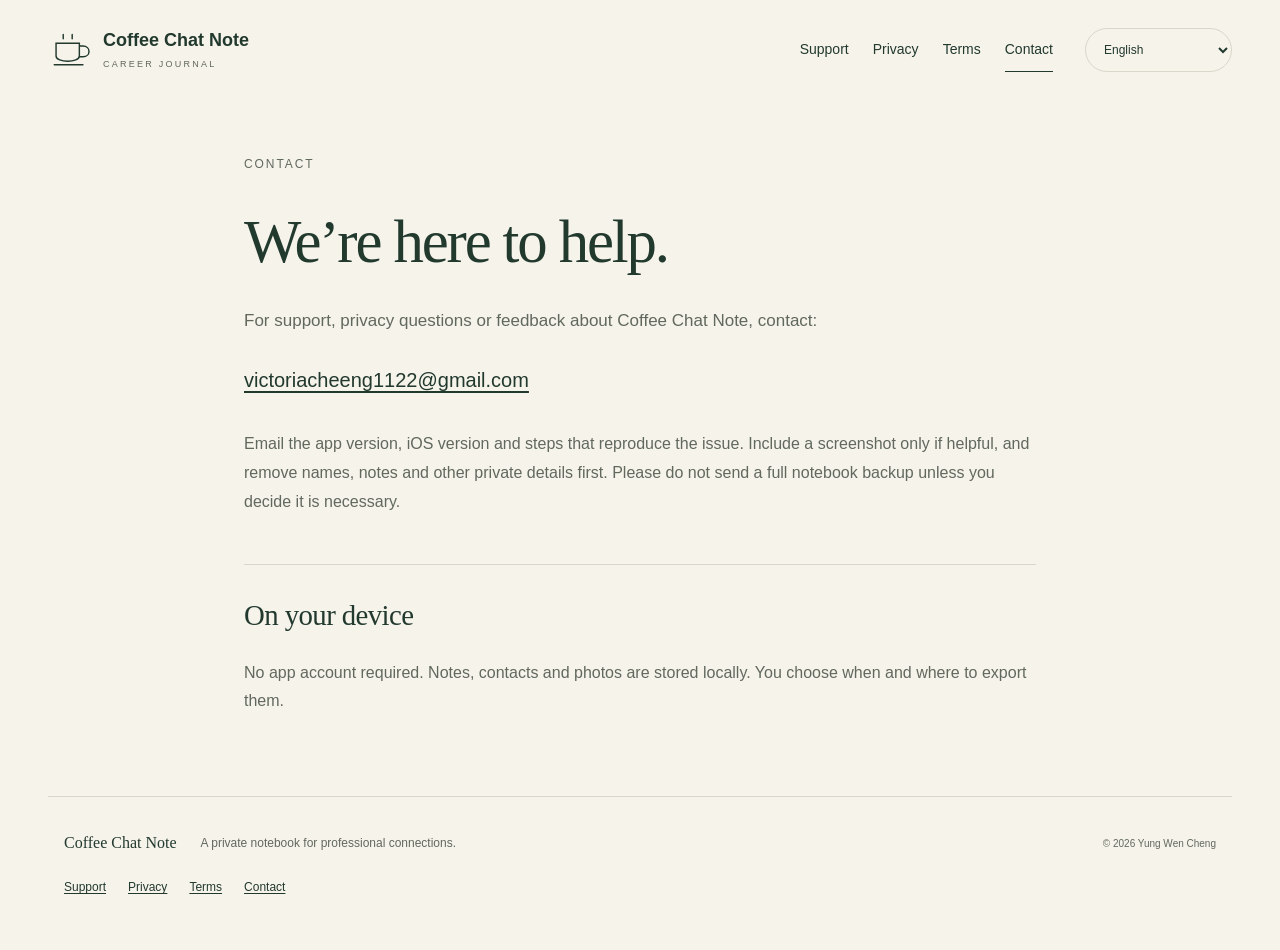
==== contact.html @ aa7da722 "Publish Coffee Chat Note support and privacy in 12 languages" ====
<!doctype html>
<html lang="en" dir="ltr"><head><meta charset="utf-8"><meta name="viewport" content="width=device-width,initial-scale=1"><meta name="color-scheme" content="light dark"><meta name="description" content="Coffee Chat Note: support, privacy and subscriptions for your private professional notebook."><title>Contact · Coffee Chat Note</title><link rel="icon" type="image/svg+xml" href="icon.svg"><link rel="stylesheet" href="style.css"><script defer src="site.js"></script></head>
<body data-page="contact"><a class="skip" href="#main"><span data-i18n="skip" >Skip to content</span></a><header class="site-header"><a class="brand" href="index.html"><svg viewBox="0 0 48 48" aria-hidden="true"><path d="M9 16h26v14c0 8-26 8-26 0V16Zm26 3h4c9 0 9 12 0 12h-4M7 40h32M17 6v5m10-5v5"/></svg><span>Coffee Chat Note<small>CAREER JOURNAL</small></span></a><nav aria-label="Main"><a href="index.html" ><span data-i18n="navSupport" >Support</span></a><a href="privacy.html" ><span data-i18n="navPrivacy" >Privacy</span></a><a href="terms.html" ><span data-i18n="navTerms" >Terms</span></a><a href="contact.html" aria-current=page><span data-i18n="navContact" >Contact</span></a></nav><div class="language"><label for="language" data-i18n="language">Language</label><select id="language"><option value="en">English</option><option value="zh-Hant">繁體中文</option><option value="zh-Hans">简体中文</option><option value="ja">日本語</option><option value="es">Español</option><option value="fr">Français</option><option value="ko">한국어</option><option value="de">Deutsch</option><option value="pt-BR">Português (Brasil)</option><option value="id">Bahasa Indonesia</option><option value="hi">हिन्दी</option><option value="ar">العربية</option></select></div></header><main id="main"><article class="document contact"><p data-i18n="navContact" class=eyebrow>Contact</p><h1 data-i18n="contactTitle" >We’re here to help.</h1><p data-i18n="contactIntro" class=lead>For support, privacy questions or feedback about Coffee Chat Note, contact:</p><a class="email" href="mailto:victoriacheeng1122@gmail.com?subject=Coffee%20Chat%20Note%20Support">victoriacheeng1122@gmail.com</a><p data-i18n="helpBody" >Email the app version, iOS version and steps that reproduce the issue. Include a screenshot only if helpful, and remove names, notes and other private details first. Please do not send a full notebook backup unless you decide it is necessary.</p><div class="contact-note"><h2 data-i18n="local" >On your device</h2><p data-i18n="localBody" >No app account required. Notes, contacts and photos are stored locally. You choose when and where to export them.</p></div></article></main><footer><a class="brand-name" href="index.html">Coffee Chat Note</a><p data-i18n="footer" >A private notebook for professional connections.</p><small>© 2026 Yung Wen Cheng</small><div><a href="index.html" ><span data-i18n="navSupport" >Support</span></a><a href="privacy.html" ><span data-i18n="navPrivacy" >Privacy</span></a><a href="terms.html" ><span data-i18n="navTerms" >Terms</span></a><a href="contact.html" aria-current=page><span data-i18n="navContact" >Contact</span></a></div></footer></body></html>
---- style.css ----
:root{--bg:#f6f3eb;--paper:#fffcf5;--ink:#22392e;--muted:#61685d;--line:#d9d7c9;--gold:#ccb28a;--green:#193c30;--light:#f6f3eb;--shadow:0 12px 35px #1b352909;color-scheme:light dark}*{box-sizing:border-box}html{scroll-behavior:smooth;scroll-padding-top:2rem}body{margin:0;background:var(--bg);color:var(--ink);font:16px/1.8 -apple-system,BlinkMacSystemFont,"Segoe UI",sans-serif}a{color:inherit;text-underline-offset:.2em}button,select,a,summary{-webkit-tap-highlight-color:transparent}a:focus-visible,select:focus-visible,summary:focus-visible{outline:3px solid #9d783a;outline-offset:5px;border-radius:4px}h1,h2,p{margin-top:0}h1,h2{font-family:Georgia,"Times New Roman","Noto Serif TC",serif;line-height:1.3;font-weight:400;letter-spacing:-.035em}h1{font-size:clamp(2.4rem,5.4vw,4.8rem);max-width:800px;margin-bottom:24px}h2{font-size:1.8rem;letter-spacing:-.02em}p{color:var(--muted)}.skip{position:absolute;top:-100px;inset-inline-start:20px;background:var(--paper);padding:12px;z-index:10}.skip:focus{top:12px}.site-header{max-width:1280px;margin:auto;padding:28px 48px;display:flex;align-items:center;gap:32px;flex-wrap:wrap}.brand{display:flex;align-items:center;gap:12px;line-height:1.3;text-decoration:none;font-size:18px;font-weight:600}.brand svg{width:43px;height:43px;fill:none;stroke:var(--ink);stroke-width:1.6;stroke-linecap:round}.brand small{display:block;font-size:9px;letter-spacing:.25em;margin-top:6px;font-weight:500;color:var(--muted)}nav{display:flex;gap:24px;margin-inline-start:auto;flex-wrap:wrap}nav a{text-decoration:none;font-size:14px;min-height:44px;display:flex;align-items:center;border-bottom:1px solid transparent}nav [aria-current]{border-bottom-color:var(--ink)}.language{display:flex;gap:8px;align-items:center;font-size:12px}.language label{position:absolute;clip-path:inset(50%);width:1px;height:1px;overflow:hidden}select{font:inherit;min-height:44px;max-width:160px;background:transparent;color:var(--ink);border:1px solid var(--line);border-radius:24px;padding:0 14px}main{max-width:1184px;margin:auto}.hero{position:relative;overflow:hidden;background:var(--green);color:var(--light);padding:76px 64px 88px;border-radius:6px 6px 64px 6px}.hero h1{max-width:630px}.eyebrow{text-transform:uppercase;letter-spacing:.16em;font-size:12px;font-weight:500;margin-bottom:26px}.hero .eyebrow{color:var(--gold)}.hero .lead{max-width:580px;color:#d5dfd4}.lead{font-size:19px;line-height:1.9}.hero-orbit{position:absolute;inset-inline-end:-36px;top:75px;width:330px;height:330px;border:1px solid #c4b38b35;border-radius:50%;display:flex;flex-direction:column;justify-content:center;align-items:center;transform:rotate(12deg);pointer-events:none}.hero-orbit:before{content:"";position:absolute;inset:22px;border-radius:50%;border:1px solid #c4b38b25}.hero-orbit svg{width:105px;fill:none;stroke:var(--gold);stroke-width:.7;stroke-linecap:round;opacity:.65}.hero-orbit span{font-size:10px;letter-spacing:.2em;margin-top:15px;color:var(--gold)}.button{display:inline-flex;align-items:center;gap:38px;border:1px solid #ccb28a70;border-radius:28px;min-height:48px;padding:8px 22px;text-decoration:none;font-size:14px;margin-top:16px}.features{display:grid;grid-template-columns:repeat(3,1fr);padding:58px 16px 52px;gap:36px}.feature{border-bottom:1px solid var(--line);padding-bottom:24px}.number{display:block;color:var(--muted);font-size:12px;letter-spacing:.15em;margin-bottom:20px}.feature h2{font-size:24px}.feature p{font-size:15px}.faq{max-width:880px;margin:30px auto 72px;padding:0 32px}.faq>h2{margin-bottom:32px;font-size:32px}details{border-top:1px solid var(--line)}details:last-of-type{border-bottom:1px solid var(--line)}summary{cursor:pointer;padding:20px 30px 20px 0;font-size:17px;position:relative;list-style:none;font-weight:500}summary::-webkit-details-marker{display:none}summary:after{content:"+";position:absolute;inset-inline-end:4px;top:18px;font-weight:300;font-size:24px}details[open] summary:after{content:"−"}details p{padding:0 24px 8px 0}.link-row{display:flex;gap:12px 28px;flex-wrap:wrap;margin:28px 0}.text-link{font-size:14px;display:inline-flex;align-items:center;gap:8px;min-height:44px}.help-panel{background:var(--paper);border:1px solid var(--line);border-radius:20px;box-shadow:var(--shadow);padding:36px 44px;margin:0 16px 72px}.help-panel p{max-width:750px;font-size:15px}.email{display:inline-block;font-size:clamp(14px,2vw,20px);font-weight:500;overflow-wrap:anywhere;min-height:44px}.document{max-width:840px;margin:54px auto 80px;padding:0 24px}.document header{border-bottom:1px solid var(--line);padding-bottom:20px;margin-bottom:44px}.document h1{font-size:clamp(2.3rem,5vw,3.8rem)}.document .lead{font-size:17px}.document section{margin-bottom:36px}.document section h2{font-size:25px;margin-bottom:14px}.document .help-panel{margin:48px 0 0;padding:30px}.document .help-panel h2{font-size:26px}.contact{min-height:55vh}.contact>.email{margin:8px 0 24px}.contact-note{border-top:1px solid var(--line);margin-top:48px;padding-top:32px}footer{border-top:1px solid var(--line);max-width:1184px;margin:auto;padding:32px 16px 44px;display:flex;flex-wrap:wrap;align-items:center;gap:12px 24px;font-size:12px}footer .brand-name{font-size:16px;text-decoration:none;font-family:Georgia,serif}footer p{margin:0}footer small{margin-inline-start:auto;color:var(--muted)}footer>div{flex-basis:100%;display:flex;gap:22px;flex-wrap:wrap}footer>div a{min-height:36px;display:inline-flex;align-items:center}[dir=rtl] h1,[dir=rtl] h2{letter-spacing:0}[dir=rtl] summary{padding-inline:0 30px}
@media(min-width:1050px){.hero .lead,.hero h1{position:relative;z-index:1}}@media(max-width:1050px){.hero-orbit{display:none}.site-header{padding:22px 28px;gap:16px}.site-header nav{order:3;flex-basis:100%;margin:0;gap:24px}.language{margin-inline-start:auto}main{margin:0 20px}.hero{padding:50px 32px}.features{gap:24px;padding-inline:4px}.feature h2{font-size:22px}}@media(max-width:640px){body{font-size:16px}.site-header{padding:20px;gap:12px}nav{justify-content:space-between}nav a{font-size:13px}.brand{font-size:15px}.brand svg{width:36px}.language select{max-width:125px;font-size:11px;padding:0 8px}.hero{padding:40px 25px 46px;border-radius:6px 6px 44px 6px}.hero .lead{font-size:16px}.eyebrow{font-size:10px;letter-spacing:.1em}.features{grid-template-columns:1fr;gap:22px;padding:34px 6px 20px}.number{margin-bottom:10px}.feature h2{margin-bottom:12px}.faq{padding:0 6px;margin:28px 0 48px}.faq>h2{font-size:28px}.help-panel{margin:0 0 44px;padding:26px}.help-panel h2{font-size:26px}.document{padding:0 6px;margin-top:32px}.document .help-panel{padding:23px}.document section h2{font-size:23px}.lead{font-size:17px}footer{margin:0 20px;padding-inline:0}footer small{margin:0;flex-basis:100%}}
@media(prefers-color-scheme:dark){:root{--bg:#14251e;--paper:#1c3026;--ink:#eee8dc;--muted:#bac6b9;--line:#3f5345;--green:#203e31;--shadow:none}.hero{border:1px solid var(--line)}select option{background:#1c3026}.number{color:var(--gold)}}@media(prefers-reduced-motion:reduce){html{scroll-behavior:auto}}
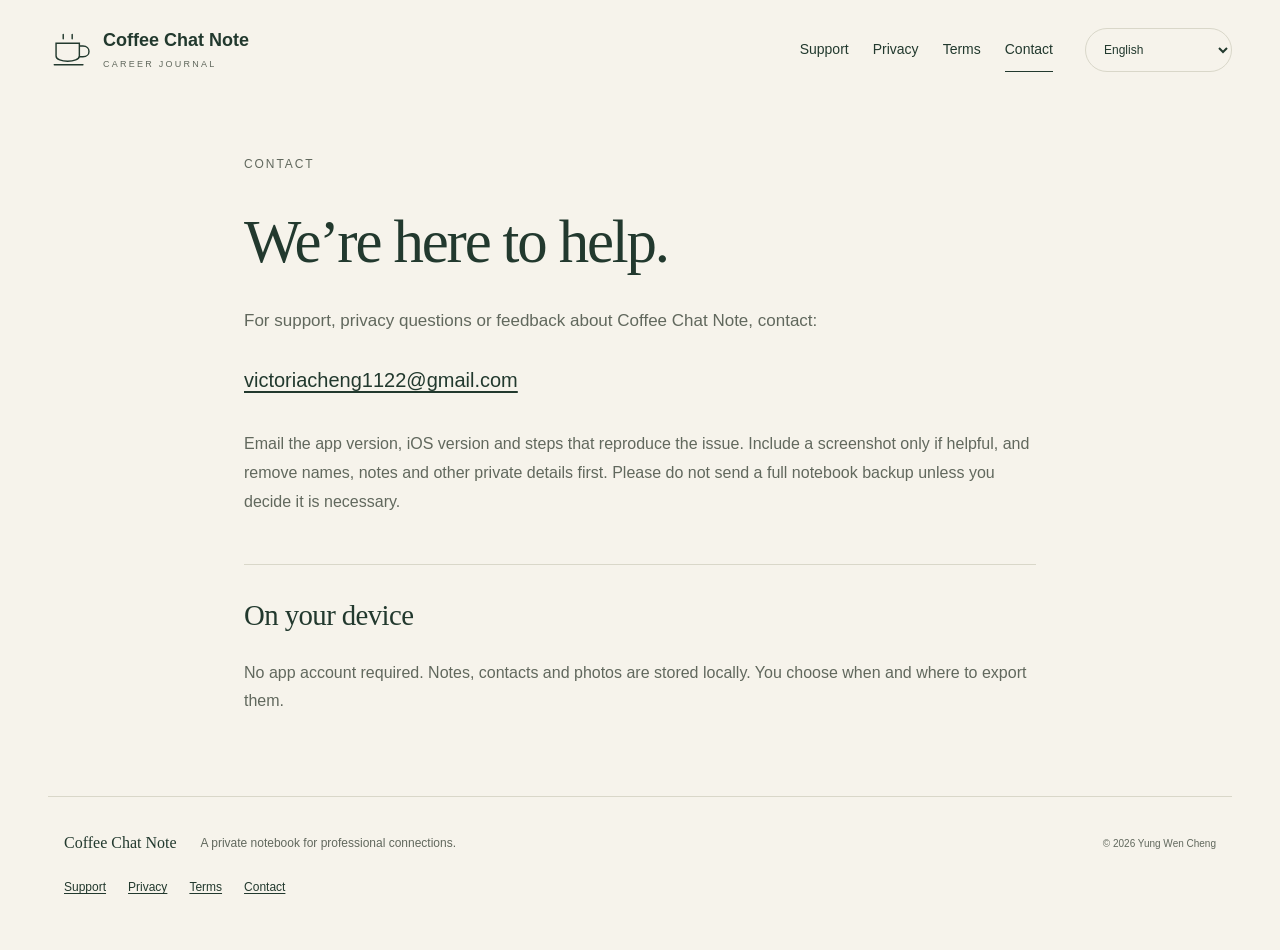
==== commit e21dad97: "Fix support email typo, translation errors and i18n fallbacks - Correct the support address to victo" ====
--- a/contact.html
+++ b/contact.html
@@ -1,3 +1,3 @@
 <!doctype html>
-<html lang="en" dir="ltr"><head><meta charset="utf-8"><meta name="viewport" content="width=device-width,initial-scale=1"><meta name="color-scheme" content="light dark"><meta name="description" content="Coffee Chat Note: support, privacy and subscriptions for your private professional notebook."><title>Contact · Coffee Chat Note</title><link rel="icon" type="image/svg+xml" href="icon.svg"><link rel="stylesheet" href="style.css"><script defer src="site.js"></script></head>
-<body data-page="contact"><a class="skip" href="#main"><span data-i18n="skip" >Skip to content</span></a><header class="site-header"><a class="brand" href="index.html"><svg viewBox="0 0 48 48" aria-hidden="true"><path d="M9 16h26v14c0 8-26 8-26 0V16Zm26 3h4c9 0 9 12 0 12h-4M7 40h32M17 6v5m10-5v5"/></svg><span>Coffee Chat Note<small>CAREER JOURNAL</small></span></a><nav aria-label="Main"><a href="index.html" ><span data-i18n="navSupport" >Support</span></a><a href="privacy.html" ><span data-i18n="navPrivacy" >Privacy</span></a><a href="terms.html" ><span data-i18n="navTerms" >Terms</span></a><a href="contact.html" aria-current=page><span data-i18n="navContact" >Contact</span></a></nav><div class="language"><label for="language" data-i18n="language">Language</label><select id="language"><option value="en">English</option><option value="zh-Hant">繁體中文</option><option value="zh-Hans">简体中文</option><option value="ja">日本語</option><option value="es">Español</option><option value="fr">Français</option><option value="ko">한국어</option><option value="de">Deutsch</option><option value="pt-BR">Português (Brasil)</option><option value="id">Bahasa Indonesia</option><option value="hi">हिन्दी</option><option value="ar">العربية</option></select></div></header><main id="main"><article class="document contact"><p data-i18n="navContact" class=eyebrow>Contact</p><h1 data-i18n="contactTitle" >We’re here to help.</h1><p data-i18n="contactIntro" class=lead>For support, privacy questions or feedback about Coffee Chat Note, contact:</p><a class="email" href="mailto:victoriacheeng1122@gmail.com?subject=Coffee%20Chat%20Note%20Support">victoriacheeng1122@gmail.com</a><p data-i18n="helpBody" >Email the app version, iOS version and steps that reproduce the issue. Include a screenshot only if helpful, and remove names, notes and other private details first. Please do not send a full notebook backup unless you decide it is necessary.</p><div class="contact-note"><h2 data-i18n="local" >On your device</h2><p data-i18n="localBody" >No app account required. Notes, contacts and photos are stored locally. You choose when and where to export them.</p></div></article></main><footer><a class="brand-name" href="index.html">Coffee Chat Note</a><p data-i18n="footer" >A private notebook for professional connections.</p><small>© 2026 Yung Wen Cheng</small><div><a href="index.html" ><span data-i18n="navSupport" >Support</span></a><a href="privacy.html" ><span data-i18n="navPrivacy" >Privacy</span></a><a href="terms.html" ><span data-i18n="navTerms" >Terms</span></a><a href="contact.html" aria-current=page><span data-i18n="navContact" >Contact</span></a></div></footer></body></html>+<html lang="en" dir="ltr"><head><meta charset="utf-8"><meta name="viewport" content="width=device-width,initial-scale=1"><meta name="color-scheme" content="light dark"><meta name="description" content="Coffee Chat Note: support, privacy and subscriptions for your private professional notebook."><title>Contact · Coffee Chat Note</title><link rel="icon" type="image/svg+xml" href="icon.svg"><link rel="stylesheet" href="style.css?v=20261011-i18n"><script defer src="site.js?v=20261011-i18n"></script></head>
+<body data-page="contact"><a class="skip" href="#main"><span data-i18n="skip" >Skip to content</span></a><header class="site-header"><a class="brand" href="index.html"><svg viewBox="0 0 48 48" aria-hidden="true"><path d="M9 16h26v14c0 8-26 8-26 0V16Zm26 3h4c9 0 9 12 0 12h-4M7 40h32M17 6v5m10-5v5"/></svg><span>Coffee Chat Note<small>CAREER JOURNAL</small></span></a><nav aria-label="Main"><a href="index.html" ><span data-i18n="navSupport" >Support</span></a><a href="privacy.html" ><span data-i18n="navPrivacy" >Privacy</span></a><a href="terms.html" ><span data-i18n="navTerms" >Terms</span></a><a href="contact.html" aria-current=page><span data-i18n="navContact" >Contact</span></a></nav><div class="language"><label for="language" data-i18n="language">Language</label><select id="language"><option value="en">English</option><option value="zh-Hant">繁體中文</option><option value="zh-Hans">简体中文</option><option value="ja">日本語</option><option value="es">Español</option><option value="fr">Français</option><option value="ko">한국어</option><option value="de">Deutsch</option><option value="pt-BR">Português (Brasil)</option><option value="id">Bahasa Indonesia</option><option value="hi">हिन्दी</option><option value="ar">العربية</option></select></div></header><main id="main"><article class="document contact"><p data-i18n="navContact" class=eyebrow>Contact</p><h1 data-i18n="contactTitle" >We’re here to help.</h1><p data-i18n="contactIntro" class=lead>For support, privacy questions or feedback about Coffee Chat Note, contact:</p><a class="email" href="mailto:victoriacheng1122@gmail.com?subject=Coffee%20Chat%20Note%20Support">victoriacheng1122@gmail.com</a><p data-i18n="helpBody" >Email the app version, iOS version and steps that reproduce the issue. Include a screenshot only if helpful, and remove names, notes and other private details first. Please do not send a full notebook backup unless you decide it is necessary.</p><div class="contact-note"><h2 data-i18n="local" >On your device</h2><p data-i18n="localBody" >No app account required. Notes, contacts and photos are stored locally. You choose when and where to export them.</p></div></article></main><footer><a class="brand-name" href="index.html">Coffee Chat Note</a><p data-i18n="footer" >A private notebook for professional connections.</p><small>© 2026 Yung Wen Cheng</small><div><a href="index.html" ><span data-i18n="navSupport" >Support</span></a><a href="privacy.html" ><span data-i18n="navPrivacy" >Privacy</span></a><a href="terms.html" ><span data-i18n="navTerms" >Terms</span></a><a href="contact.html" aria-current=page><span data-i18n="navContact" >Contact</span></a></div></footer></body></html>
--- a/style.css
+++ b/style.css
@@ -1,3 +1,27 @@
-:root{--bg:#f6f3eb;--paper:#fffcf5;--ink:#22392e;--muted:#61685d;--line:#d9d7c9;--gold:#ccb28a;--green:#193c30;--light:#f6f3eb;--shadow:0 12px 35px #1b352909;color-scheme:light dark}*{box-sizing:border-box}html{scroll-behavior:smooth;scroll-padding-top:2rem}body{margin:0;background:var(--bg);color:var(--ink);font:16px/1.8 -apple-system,BlinkMacSystemFont,"Segoe UI",sans-serif}a{color:inherit;text-underline-offset:.2em}button,select,a,summary{-webkit-tap-highlight-color:transparent}a:focus-visible,select:focus-visible,summary:focus-visible{outline:3px solid #9d783a;outline-offset:5px;border-radius:4px}h1,h2,p{margin-top:0}h1,h2{font-family:Georgia,"Times New Roman","Noto Serif TC",serif;line-height:1.3;font-weight:400;letter-spacing:-.035em}h1{font-size:clamp(2.4rem,5.4vw,4.8rem);max-width:800px;margin-bottom:24px}h2{font-size:1.8rem;letter-spacing:-.02em}p{color:var(--muted)}.skip{position:absolute;top:-100px;inset-inline-start:20px;background:var(--paper);padding:12px;z-index:10}.skip:focus{top:12px}.site-header{max-width:1280px;margin:auto;padding:28px 48px;display:flex;align-items:center;gap:32px;flex-wrap:wrap}.brand{display:flex;align-items:center;gap:12px;line-height:1.3;text-decoration:none;font-size:18px;font-weight:600}.brand svg{width:43px;height:43px;fill:none;stroke:var(--ink);stroke-width:1.6;stroke-linecap:round}.brand small{display:block;font-size:9px;letter-spacing:.25em;margin-top:6px;font-weight:500;color:var(--muted)}nav{display:flex;gap:24px;margin-inline-start:auto;flex-wrap:wrap}nav a{text-decoration:none;font-size:14px;min-height:44px;display:flex;align-items:center;border-bottom:1px solid transparent}nav [aria-current]{border-bottom-color:var(--ink)}.language{display:flex;gap:8px;align-items:center;font-size:12px}.language label{position:absolute;clip-path:inset(50%);width:1px;height:1px;overflow:hidden}select{font:inherit;min-height:44px;max-width:160px;background:transparent;color:var(--ink);border:1px solid var(--line);border-radius:24px;padding:0 14px}main{max-width:1184px;margin:auto}.hero{position:relative;overflow:hidden;background:var(--green);color:var(--light);padding:76px 64px 88px;border-radius:6px 6px 64px 6px}.hero h1{max-width:630px}.eyebrow{text-transform:uppercase;letter-spacing:.16em;font-size:12px;font-weight:500;margin-bottom:26px}.hero .eyebrow{color:var(--gold)}.hero .lead{max-width:580px;color:#d5dfd4}.lead{font-size:19px;line-height:1.9}.hero-orbit{position:absolute;inset-inline-end:-36px;top:75px;width:330px;height:330px;border:1px solid #c4b38b35;border-radius:50%;display:flex;flex-direction:column;justify-content:center;align-items:center;transform:rotate(12deg);pointer-events:none}.hero-orbit:before{content:"";position:absolute;inset:22px;border-radius:50%;border:1px solid #c4b38b25}.hero-orbit svg{width:105px;fill:none;stroke:var(--gold);stroke-width:.7;stroke-linecap:round;opacity:.65}.hero-orbit span{font-size:10px;letter-spacing:.2em;margin-top:15px;color:var(--gold)}.button{display:inline-flex;align-items:center;gap:38px;border:1px solid #ccb28a70;border-radius:28px;min-height:48px;padding:8px 22px;text-decoration:none;font-size:14px;margin-top:16px}.features{display:grid;grid-template-columns:repeat(3,1fr);padding:58px 16px 52px;gap:36px}.feature{border-bottom:1px solid var(--line);padding-bottom:24px}.number{display:block;color:var(--muted);font-size:12px;letter-spacing:.15em;margin-bottom:20px}.feature h2{font-size:24px}.feature p{font-size:15px}.faq{max-width:880px;margin:30px auto 72px;padding:0 32px}.faq>h2{margin-bottom:32px;font-size:32px}details{border-top:1px solid var(--line)}details:last-of-type{border-bottom:1px solid var(--line)}summary{cursor:pointer;padding:20px 30px 20px 0;font-size:17px;position:relative;list-style:none;font-weight:500}summary::-webkit-details-marker{display:none}summary:after{content:"+";position:absolute;inset-inline-end:4px;top:18px;font-weight:300;font-size:24px}details[open] summary:after{content:"−"}details p{padding:0 24px 8px 0}.link-row{display:flex;gap:12px 28px;flex-wrap:wrap;margin:28px 0}.text-link{font-size:14px;display:inline-flex;align-items:center;gap:8px;min-height:44px}.help-panel{background:var(--paper);border:1px solid var(--line);border-radius:20px;box-shadow:var(--shadow);padding:36px 44px;margin:0 16px 72px}.help-panel p{max-width:750px;font-size:15px}.email{display:inline-block;font-size:clamp(14px,2vw,20px);font-weight:500;overflow-wrap:anywhere;min-height:44px}.document{max-width:840px;margin:54px auto 80px;padding:0 24px}.document header{border-bottom:1px solid var(--line);padding-bottom:20px;margin-bottom:44px}.document h1{font-size:clamp(2.3rem,5vw,3.8rem)}.document .lead{font-size:17px}.document section{margin-bottom:36px}.document section h2{font-size:25px;margin-bottom:14px}.document .help-panel{margin:48px 0 0;padding:30px}.document .help-panel h2{font-size:26px}.contact{min-height:55vh}.contact>.email{margin:8px 0 24px}.contact-note{border-top:1px solid var(--line);margin-top:48px;padding-top:32px}footer{border-top:1px solid var(--line);max-width:1184px;margin:auto;padding:32px 16px 44px;display:flex;flex-wrap:wrap;align-items:center;gap:12px 24px;font-size:12px}footer .brand-name{font-size:16px;text-decoration:none;font-family:Georgia,serif}footer p{margin:0}footer small{margin-inline-start:auto;color:var(--muted)}footer>div{flex-basis:100%;display:flex;gap:22px;flex-wrap:wrap}footer>div a{min-height:36px;display:inline-flex;align-items:center}[dir=rtl] h1,[dir=rtl] h2{letter-spacing:0}[dir=rtl] summary{padding-inline:0 30px}
-@media(min-width:1050px){.hero .lead,.hero h1{position:relative;z-index:1}}@media(max-width:1050px){.hero-orbit{display:none}.site-header{padding:22px 28px;gap:16px}.site-header nav{order:3;flex-basis:100%;margin:0;gap:24px}.language{margin-inline-start:auto}main{margin:0 20px}.hero{padding:50px 32px}.features{gap:24px;padding-inline:4px}.feature h2{font-size:22px}}@media(max-width:640px){body{font-size:16px}.site-header{padding:20px;gap:12px}nav{justify-content:space-between}nav a{font-size:13px}.brand{font-size:15px}.brand svg{width:36px}.language select{max-width:125px;font-size:11px;padding:0 8px}.hero{padding:40px 25px 46px;border-radius:6px 6px 44px 6px}.hero .lead{font-size:16px}.eyebrow{font-size:10px;letter-spacing:.1em}.features{grid-template-columns:1fr;gap:22px;padding:34px 6px 20px}.number{margin-bottom:10px}.feature h2{margin-bottom:12px}.faq{padding:0 6px;margin:28px 0 48px}.faq>h2{font-size:28px}.help-panel{margin:0 0 44px;padding:26px}.help-panel h2{font-size:26px}.document{padding:0 6px;margin-top:32px}.document .help-panel{padding:23px}.document section h2{font-size:23px}.lead{font-size:17px}footer{margin:0 20px;padding-inline:0}footer small{margin:0;flex-basis:100%}}
+:root{--bg:#f6f3eb;--paper:#fffcf5;--ink:#22392e;--muted:#61685d;--line:#d9d7c9;--gold:#ccb28a;--green:#193c30;--light:#f6f3eb;--shadow:0 12px 35px #1b352909;color-scheme:light dark}*{box-sizing:border-box}html{scroll-behavior:smooth;scroll-padding-top:2rem}body{margin:0;background:var(--bg);color:var(--ink);font:16px/1.8 -apple-system,BlinkMacSystemFont,"Segoe UI",sans-serif}a{color:inherit;text-underline-offset:.2em}button,select,a,summary{-webkit-tap-highlight-color:transparent}a:focus-visible,select:focus-visible,summary:focus-visible{outline:3px solid #9d783a;outline-offset:5px;border-radius:4px}h1,h2,p{margin-top:0}h1,h2{font-family:Georgia,"Times New Roman","Noto Serif TC",serif;line-height:1.3;font-weight:400;letter-spacing:-.035em}h1{font-size:clamp(2.4rem,5.4vw,4.8rem);max-width:800px;margin-bottom:24px}h2{font-size:1.8rem;letter-spacing:-.02em}p{color:var(--muted)}.skip{position:absolute;top:-100px;inset-inline-start:20px;background:var(--paper);padding:12px;z-index:10}.skip:focus{top:12px}.site-header{max-width:1280px;margin:auto;padding:28px 48px;display:flex;align-items:center;gap:32px;flex-wrap:wrap}.brand{display:flex;align-items:center;gap:12px;line-height:1.3;text-decoration:none;font-size:18px;font-weight:600}.brand svg{width:43px;height:43px;fill:none;stroke:var(--ink);stroke-width:1.6;stroke-linecap:round}.brand small{display:block;font-size:9px;letter-spacing:.25em;margin-top:6px;font-weight:500;color:var(--muted)}nav{display:flex;gap:24px;margin-inline-start:auto;flex-wrap:wrap}nav a{text-decoration:none;font-size:14px;min-height:44px;display:flex;align-items:center;border-bottom:1px solid transparent}nav [aria-current]{border-bottom-color:var(--ink)}.language{display:flex;gap:8px;align-items:center;font-size:12px}.language label{position:absolute;clip-path:inset(50%);width:1px;height:1px;overflow:hidden}select{font:inherit;min-height:44px;max-width:160px;background:transparent;color:var(--ink);border:1px solid var(--line);border-radius:24px;padding:0 14px}main{max-width:1184px;margin:auto}.hero{position:relative;overflow:hidden;background:var(--green);color:var(--light);padding:76px 64px 88px;border-radius:6px 6px 64px 6px}.hero h1{max-width:630px}.eyebrow{text-transform:uppercase;letter-spacing:.16em;font-size:12px;font-weight:500;margin-bottom:26px}.hero .eyebrow{color:var(--gold)}.hero .lead{max-width:580px;color:#d5dfd4}.lead{font-size:19px;line-height:1.9}.hero-orbit{position:absolute;inset-inline-end:-36px;top:75px;width:330px;height:330px;border:1px solid #c4b38b35;border-radius:50%;display:flex;flex-direction:column;justify-content:center;align-items:center;transform:rotate(12deg);pointer-events:none}.hero-orbit:before{content:"";position:absolute;inset:22px;border-radius:50%;border:1px solid #c4b38b25}.hero-orbit svg{width:105px;fill:none;stroke:var(--gold);stroke-width:.7;stroke-linecap:round;opacity:.65}.hero-orbit span{font-size:10px;letter-spacing:.2em;margin-top:15px;color:var(--gold)}.button{display:inline-flex;align-items:center;gap:38px;border:1px solid #ccb28a70;border-radius:28px;min-height:48px;padding:8px 22px;text-decoration:none;font-size:14px;margin-top:16px}.features{display:grid;grid-template-columns:repeat(3,1fr);padding:58px 16px 52px;gap:36px}.feature{border-bottom:1px solid var(--line);padding-bottom:24px}.number{display:block;color:var(--muted);font-size:12px;letter-spacing:.15em;margin-bottom:20px}.feature h3{font-size:24px}.feature p{font-size:15px}.faq{max-width:880px;margin:30px auto 72px;padding:0 32px}.faq>h2{margin-bottom:32px;font-size:32px}details{border-top:1px solid var(--line)}details:last-of-type{border-bottom:1px solid var(--line)}summary{cursor:pointer;padding:20px 30px 20px 0;font-size:17px;position:relative;list-style:none;font-weight:500}summary::-webkit-details-marker{display:none}summary:after{content:"+";position:absolute;inset-inline-end:4px;top:18px;font-weight:300;font-size:24px}details[open] summary:after{content:"−"}details p{padding:0 24px 8px 0}.link-row{display:flex;gap:12px 28px;flex-wrap:wrap;margin:28px 0}.text-link{font-size:14px;display:inline-flex;align-items:center;gap:8px;min-height:44px}.help-panel{background:var(--paper);border:1px solid var(--line);border-radius:20px;box-shadow:var(--shadow);padding:36px 44px;margin:0 16px 72px}.help-panel p{max-width:750px;font-size:15px}.email{display:inline-block;font-size:clamp(14px,2vw,20px);font-weight:500;overflow-wrap:anywhere;min-height:44px}.document{max-width:840px;margin:54px auto 80px;padding:0 24px}.document header{border-bottom:1px solid var(--line);padding-bottom:20px;margin-bottom:44px}.document h1{font-size:clamp(2.3rem,5vw,3.8rem)}.document .lead{font-size:17px}.document section{margin-bottom:36px}.document section h2{font-size:25px;margin-bottom:14px}.document .help-panel{margin:48px 0 0;padding:30px}.document .help-panel h2{font-size:26px}.contact{min-height:55vh}.contact>.email{margin:8px 0 24px}.contact-note{border-top:1px solid var(--line);margin-top:48px;padding-top:32px}footer{border-top:1px solid var(--line);max-width:1184px;margin:auto;padding:32px 16px 44px;display:flex;flex-wrap:wrap;align-items:center;gap:12px 24px;font-size:12px}footer .brand-name{font-size:16px;text-decoration:none;font-family:Georgia,serif}footer p{margin:0}footer small{margin-inline-start:auto;color:var(--muted)}footer>div{flex-basis:100%;display:flex;gap:22px;flex-wrap:wrap}footer>div a{min-height:36px;display:inline-flex;align-items:center}[dir=rtl] h1,[dir=rtl] h2{letter-spacing:0}[dir=rtl] summary{padding-inline:0 30px}
+@media(min-width:1050px){.hero .lead,.hero h1{position:relative;z-index:1}}@media(max-width:1050px){.hero-orbit{display:none}.site-header{padding:22px 28px;gap:16px}.site-header nav{order:3;flex-basis:100%;margin:0;gap:24px}.language{margin-inline-start:auto}main{margin:0 20px}.hero{padding:50px 32px}.features{gap:24px;padding-inline:4px}.feature h3{font-size:22px}}@media(max-width:640px){body{font-size:16px}.site-header{padding:20px;gap:12px}nav{justify-content:space-between}nav a{font-size:13px}.brand{font-size:15px}.brand svg{width:36px}.language select{max-width:125px;font-size:11px;padding:0 8px}.hero{padding:40px 25px 46px;border-radius:6px 6px 44px 6px}.hero .lead{font-size:16px}.eyebrow{font-size:10px;letter-spacing:.1em}.features{grid-template-columns:1fr;gap:22px;padding:34px 6px 20px}.number{margin-bottom:10px}.feature h3{margin-bottom:12px}.faq{padding:0 6px;margin:28px 0 48px}.faq>h2{font-size:28px}.help-panel{margin:0 0 44px;padding:26px}.help-panel h2{font-size:26px}.document{padding:0 6px;margin-top:32px}.document .help-panel{padding:23px}.document section h2{font-size:23px}.lead{font-size:17px}footer{margin:0 20px;padding-inline:0}footer small{margin:0;flex-basis:100%}}
 @media(prefers-color-scheme:dark){:root{--bg:#14251e;--paper:#1c3026;--ink:#eee8dc;--muted:#bac6b9;--line:#3f5345;--green:#203e31;--shadow:none}.hero{border:1px solid var(--line)}select option{background:#1c3026}.number{color:var(--gold)}}@media(prefers-reduced-motion:reduce){html{scroll-behavior:auto}}
+
+/* Product guide: visible steps stay readable without scripts or interaction. */
+.hero-actions{display:flex;align-items:center;gap:20px 30px;flex-wrap:wrap;position:relative;z-index:1}
+.hero-link{display:inline-flex;align-items:center;min-height:48px;margin-top:16px;font-size:14px;color:#e0c8a4}
+.value-section,.everyday{padding:64px 16px 0}
+.value-section>h2,.everyday>h2,.getting-started h2{font-size:clamp(28px,3vw,38px);max-width:780px;margin-bottom:18px;text-wrap:balance}
+.section-intro{max-width:780px;margin-bottom:32px;line-height:1.9}
+.value-grid{display:grid;grid-template-columns:repeat(3,minmax(0,1fr));gap:28px}
+.value-card{padding:28px 26px 22px;border:1px solid var(--line);border-radius:16px;background:var(--paper)}
+.value-card h3,.guide-steps h3{font-size:20px;line-height:1.5;font-weight:600;margin:0 0 14px;letter-spacing:0}
+.value-card p{font-size:15px;margin:0}
+.getting-started{margin:64px 16px 0;padding:44px;border:1px solid var(--line);border-radius:24px;background:var(--paper)}
+.getting-started .eyebrow{margin-bottom:16px}
+.guide-steps{list-style:none;display:grid;grid-template-columns:repeat(2,minmax(0,1fr));gap:32px 42px;padding:0;margin:36px 0}
+.guide-steps li{display:flex;gap:18px;border-top:1px solid var(--line);padding-top:26px;min-width:0}
+.step-number{flex:none;font-family:Georgia,serif;font-size:28px;color:var(--ink);line-height:1.5}
+.guide-steps p{font-size:15px;margin:0;overflow-wrap:anywhere}
+.guide-note{padding-top:24px;border-top:1px solid var(--line);font-size:14px;margin-bottom:0}
+.everyday .features{padding:16px 0 32px}
+html:lang(zh-Hant) h1,html:lang(zh-Hant) h2,html:lang(zh-Hans) h1,html:lang(zh-Hans) h2,html:lang(ja) h1,html:lang(ja) h2{letter-spacing:0;line-height:1.5}
+@media(max-width:800px){.value-grid{grid-template-columns:1fr;gap:16px}.value-card{display:grid;grid-template-columns:38px minmax(0,1fr);gap:0 12px}.value-card .number{grid-row:span 2;margin-top:7px}.value-card h3{margin-bottom:8px}.value-card p{grid-column:2}.getting-started{padding:32px}.guide-steps{grid-template-columns:1fr;gap:24px}}
+@media(max-width:640px){.value-section,.everyday{padding:40px 6px 0}.value-card{padding:22px 18px}.getting-started{margin:40px 0 0;padding:26px 22px}.guide-steps{margin:28px 0;gap:22px}.guide-steps li{gap:14px;padding-top:20px}.guide-steps h3{font-size:19px}.hero-actions{gap:0 18px}.hero-actions .button{gap:18px}.hero-link{font-size:13px}.everyday .features{padding-top:10px}}
+
+.feature h3{font-family:Georgia,"Times New Roman","Noto Serif TC",serif;line-height:1.5;font-weight:400;margin-top:0}
